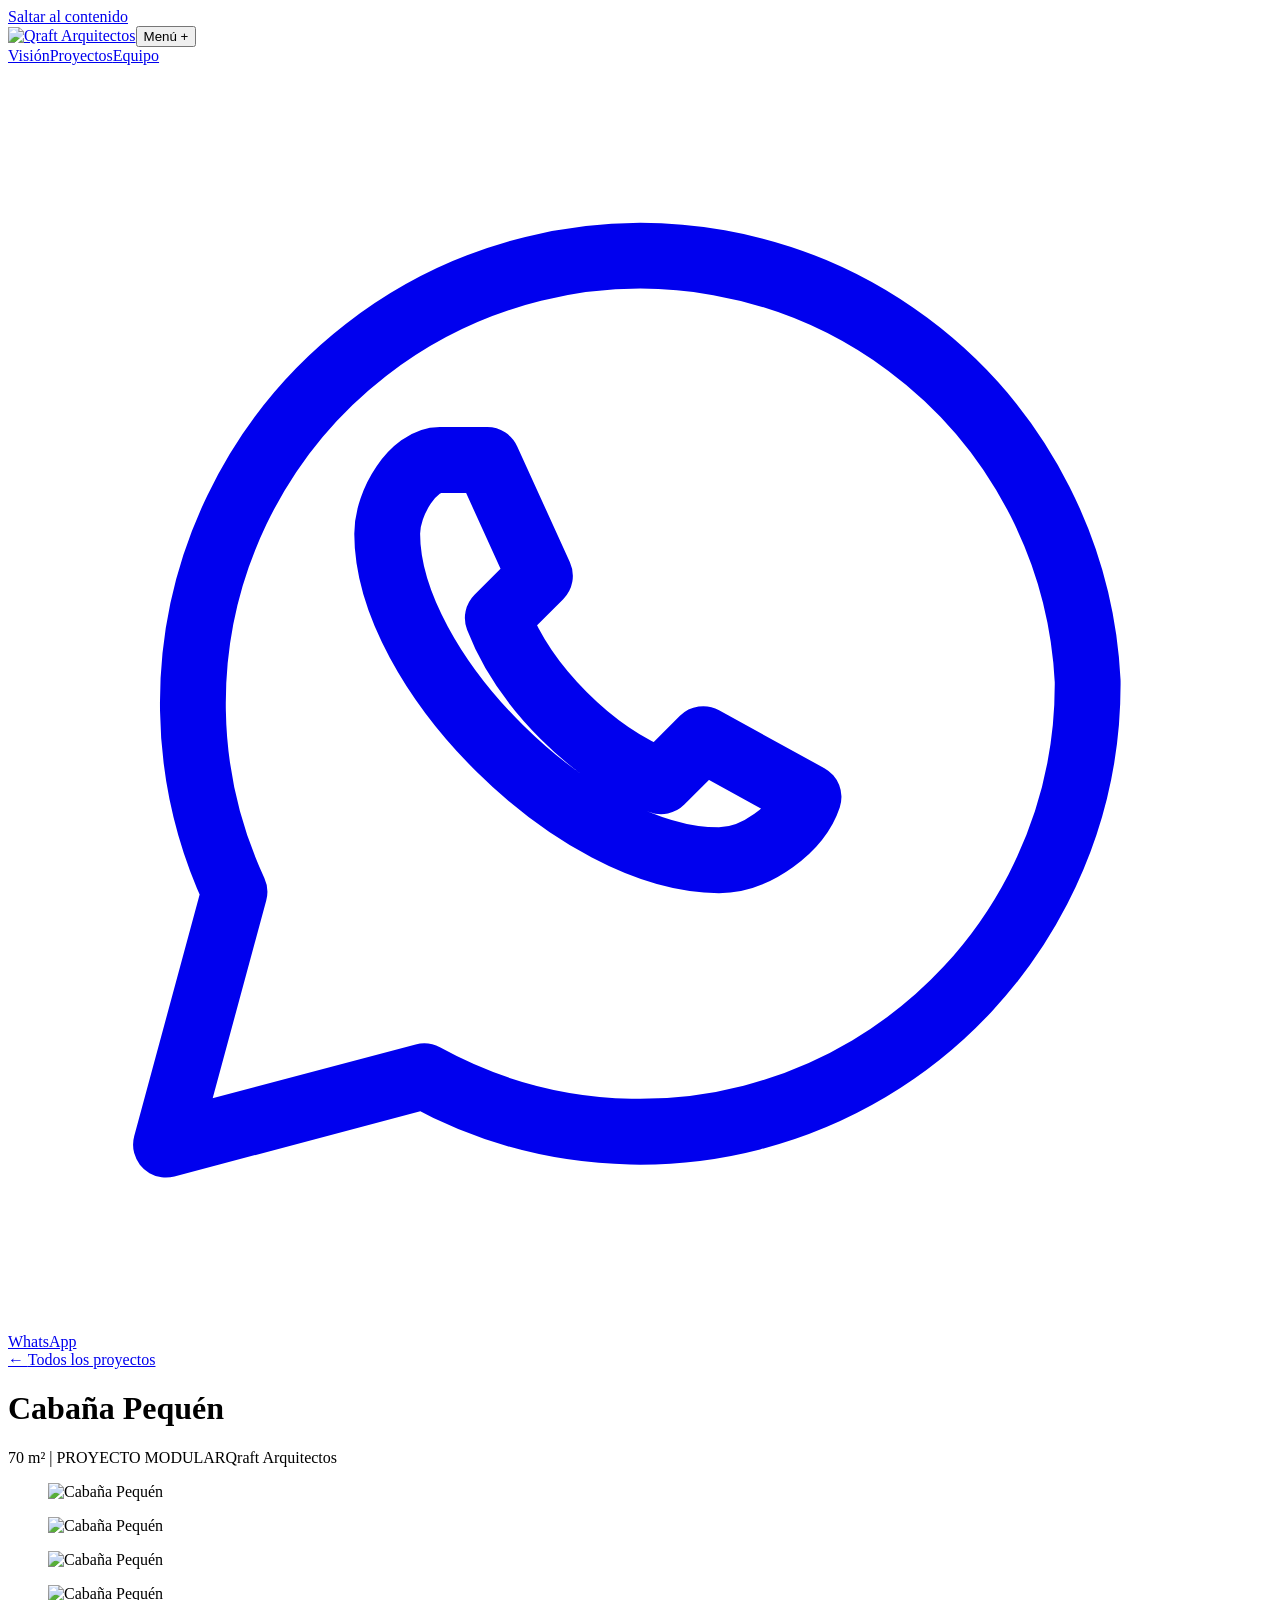
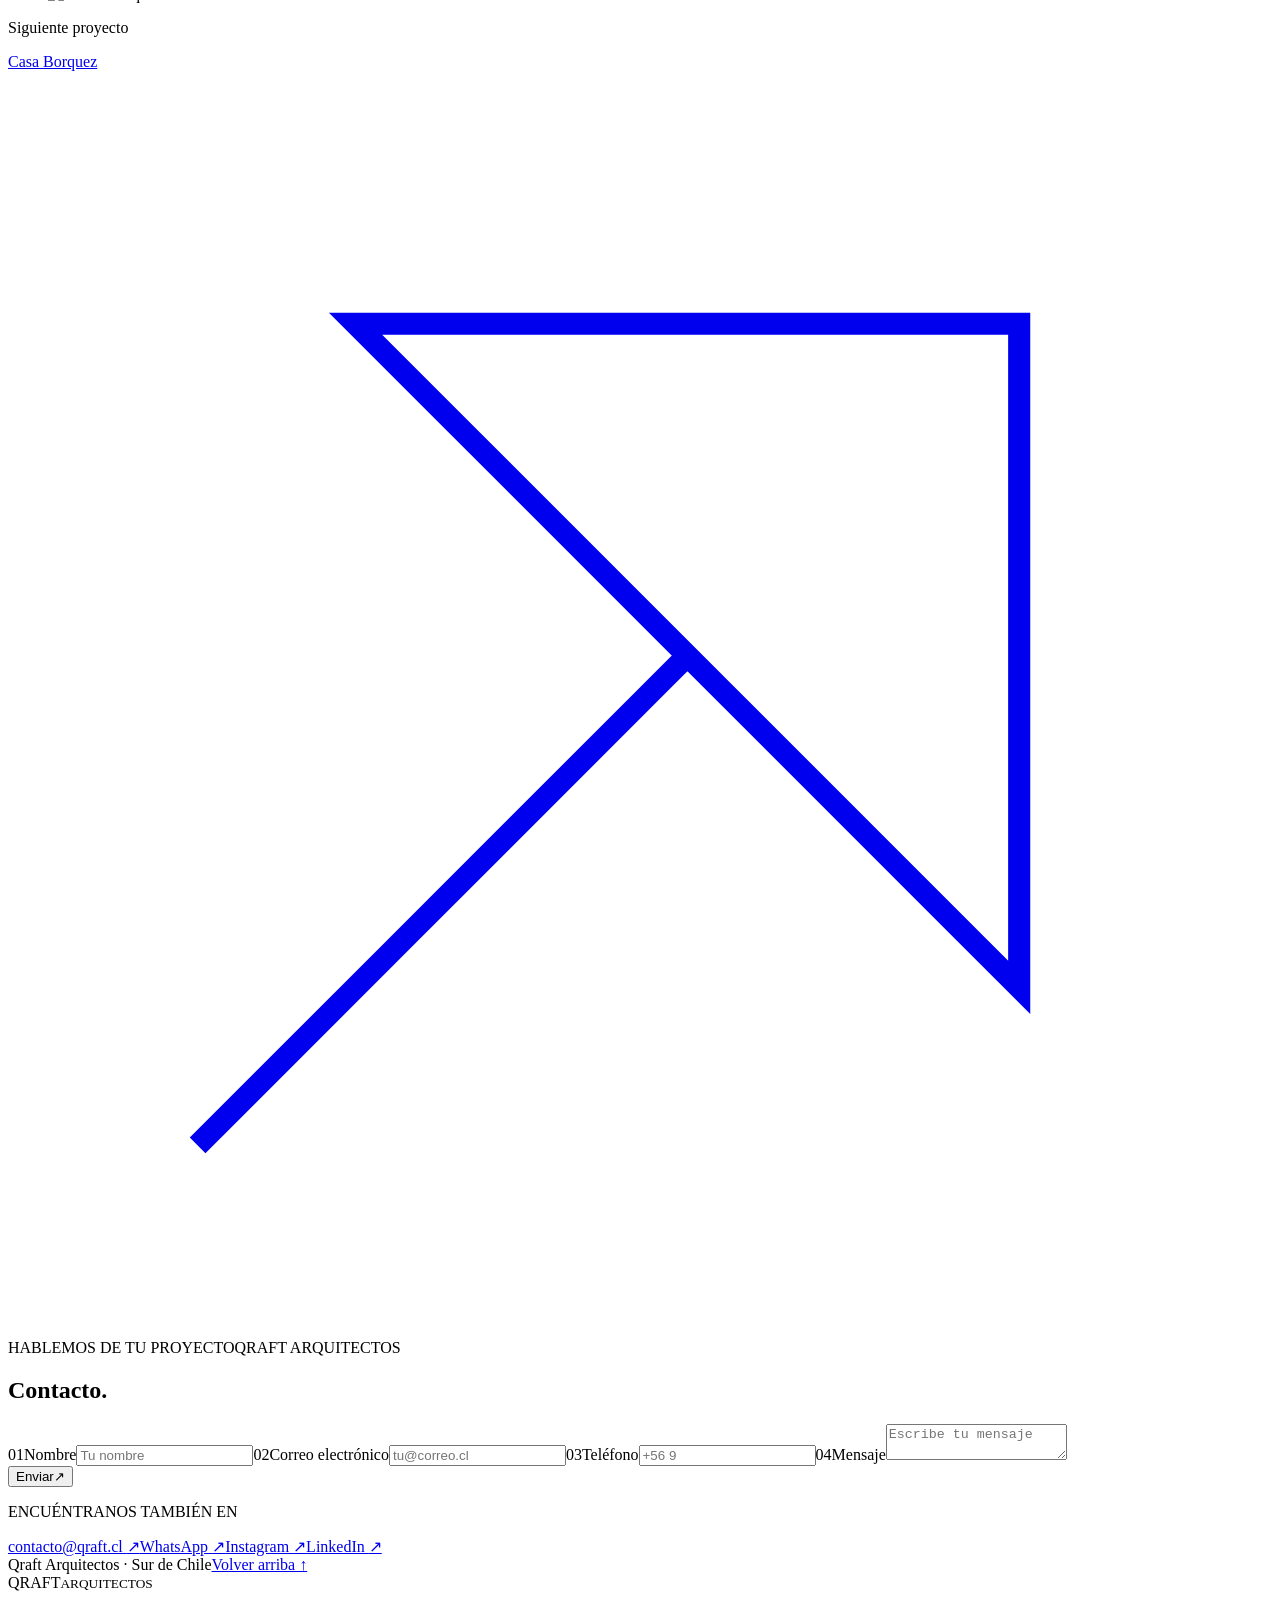
==== cabana-pequen.html @ a36032ec "Add files via upload" ====
<!doctype html><html lang="es" id="top"><head><meta charset="utf-8"><meta name="viewport" content="width=device-width,initial-scale=1"><meta name="description" content="Qraft Arquitectos. Proyectos de arquitectura en el sur de Chile."><title>Cabaña Pequén · Qraft Arquitectos</title><link rel="stylesheet" href="assets/css/base-9311d3bf59.css"><link rel="stylesheet" href="assets/css/layout-15d45d660e.css"><link rel="stylesheet" href="assets/css/contacto-383570dfff.css"><link rel="stylesheet" href="assets/css/header-0db5e87b37.css"></head><body class="project-page"><a class="skip" href="#main">Saltar al contenido</a><header class="header"><a class="brand" href="index.html" aria-label="Qraft Arquitectos · Inicio"><img src="assets/images/qraft-arquitectos-26c0fdaafe.svg" alt="Qraft Arquitectos" width="4000" height="1065"></a><button class="menu-button" type="button" aria-expanded="false" aria-controls="main-nav">Menú +</button><nav id="main-nav" aria-label="Navegación principal"><a href="index.html#vision">Visión</a><a href="index.html#proyectos">Proyectos</a><a href="index.html#equipo">Equipo</a><a class="nav-contact nav-whatsapp" href="https://wa.me/56998165445" aria-label="WhatsApp de Qraft Arquitectos"><svg viewBox="0 0 24 24" fill="none" stroke="currentColor" stroke-width="1.25" stroke-linecap="round" stroke-linejoin="round" aria-hidden="true" focusable="false"><path d="M20.5 11.7a8.5 8.5 0 0 1-12.6 7.5L3 20.5l1.3-4.8A8.5 8.5 0 1 1 20.5 11.7Z"/><path d="M8.2 7.5c-.5 0-1 .8-1 1.4 0 2.6 3.6 6.2 6.3 6.2.7 0 1.5-.6 1.7-1.2l-2-1.1-.8.8c-1.3-.5-2.6-1.8-3.1-3.1l.8-.8-1-2.2Z"/></svg><span>WhatsApp</span></a></nav></header><main id="main"><div class="project-head"><a class="back-link" href="index.html#proyectos">← <span>Todos los proyectos</span></a><h1>Cabaña Pequén</h1><div class="project-details"><span>70 m² | PROYECTO MODULAR</span><span>Qraft Arquitectos</span></div></div><div class="gallery-wrap"><div class="gallery"><figure><img src="assets/images/cabana-pequen-4f7e2556bc.jpg" alt="Cabaña Pequén" width="1920" height="1080"></figure><figure><img src="assets/images/cabana-pequen-2c7420bcb1.jpg" alt="Cabaña Pequén" loading="lazy" width="1920" height="1080"></figure><figure><img src="assets/images/cabana-pequen-8abe66591e.jpg" alt="Cabaña Pequén" loading="lazy" width="1920" height="1080"></figure><figure><img src="assets/images/cabana-pequen-4cf2c46c39.jpg" alt="Cabaña Pequén" loading="lazy" width="768" height="432"></figure></div></div><section class="next-project"><p>Siguiente proyecto</p><a href="casa-borquez.html">Casa Borquez<span aria-hidden="true"><svg viewBox="0 0 80 80" class="brand-arrow" fill="none" stroke="currentColor" stroke-width="1.4" stroke-linejoin="miter" aria-hidden="true" focusable="false"><path d="M22 16H64V58L22 16ZM43 37L12 68"/></svg></span></a></section><section class="contact" id="contacto"><div class="wrap"><div class="contact-top"><span>HABLEMOS DE TU PROYECTO</span><span>QRAFT ARQUITECTOS</span></div><div class="contact-grid"><h2>Contacto.</h2><form aria-label="Contacto"><label for="nombre"><span class="field-number" aria-hidden="true">01</span><span class="field-body">Nombre<input id="nombre" name="nombre" type="text" placeholder="Tu nombre" autocomplete="name" required></span></label><label for="email"><span class="field-number" aria-hidden="true">02</span><span class="field-body">Correo electrónico<input id="email" name="email" type="email" placeholder="tu@correo.cl" autocomplete="email" required></span></label><label for="telefono"><span class="field-number" aria-hidden="true">03</span><span class="field-body">Teléfono<input id="telefono" name="telefono" type="tel" placeholder="+56 9" autocomplete="tel"></span></label><label for="mensaje"><span class="field-number" aria-hidden="true">04</span><span class="field-body">Mensaje<textarea id="mensaje" name="mensaje" placeholder="Escribe tu mensaje" required></textarea></span></label><div class="action"><span class="send-rule" aria-hidden="true"></span><button type="submit"><span>Enviar</span><span aria-hidden="true">↗</span></button></div><p class="form-status" role="status"></p></form><aside class="contact-aside"><p class="aside-label">ENCUÉNTRANOS TAMBIÉN EN</p><nav class="channels" aria-label="Canales de contacto"><a href="mailto:contacto@qraft.cl">contacto@qraft.cl <span aria-hidden="true">↗</span></a><a href="https://wa.me/56998165445">WhatsApp <span aria-hidden="true">↗</span></a><a href="https://instagram.com/qraft_arquitectos/">Instagram <span aria-hidden="true">↗</span></a><a href="https://linkedin.com/in/qraftarquitectos/">LinkedIn <span aria-hidden="true">↗</span></a></nav></aside></div></div></section></main><footer class="footer"><div class="footer-line"><span>Qraft Arquitectos · Sur de Chile</span><a href="#top">Volver arriba ↑</a></div><div class="footer-word" aria-hidden="true">QRAFT<small>ARQUITECTOS</small></div></footer><script src="assets/js/sitio-3deddc04bc.js"></script><script src="assets/js/header-da12762636.js"></script></body></html>
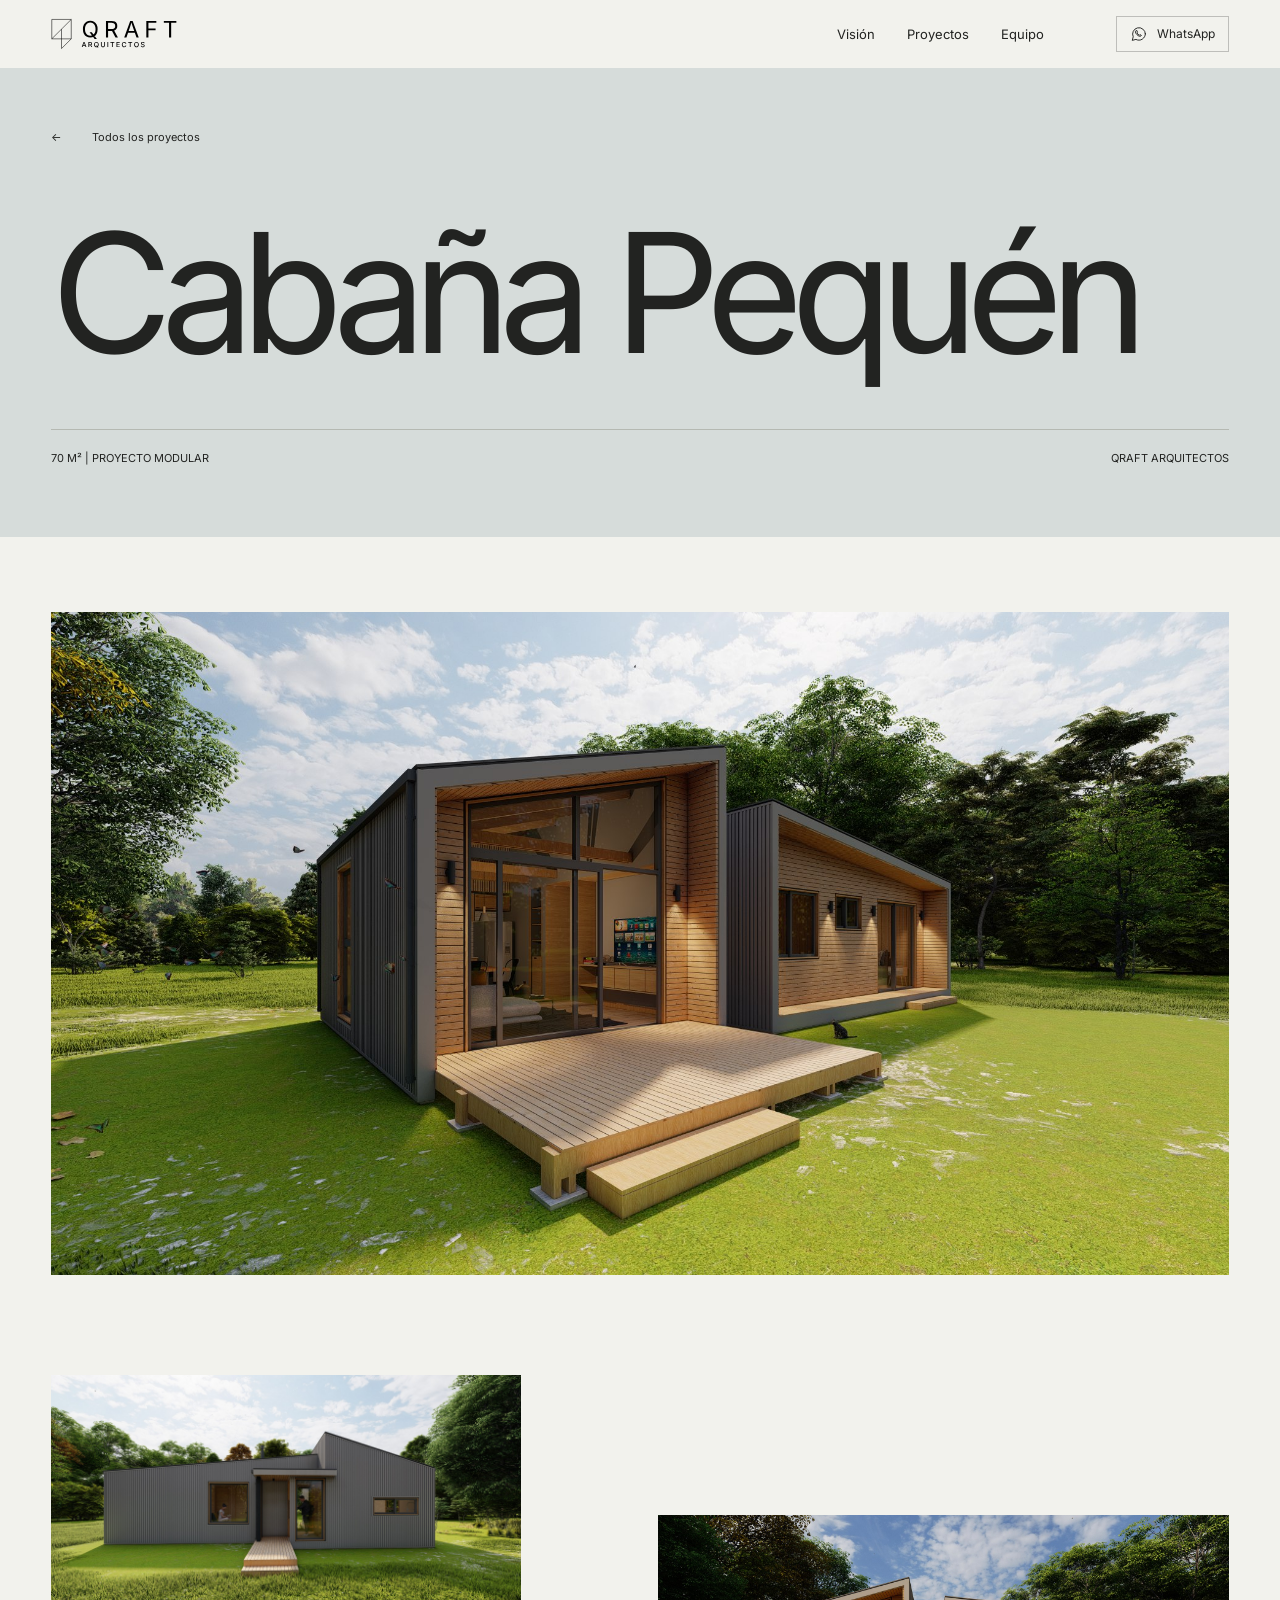
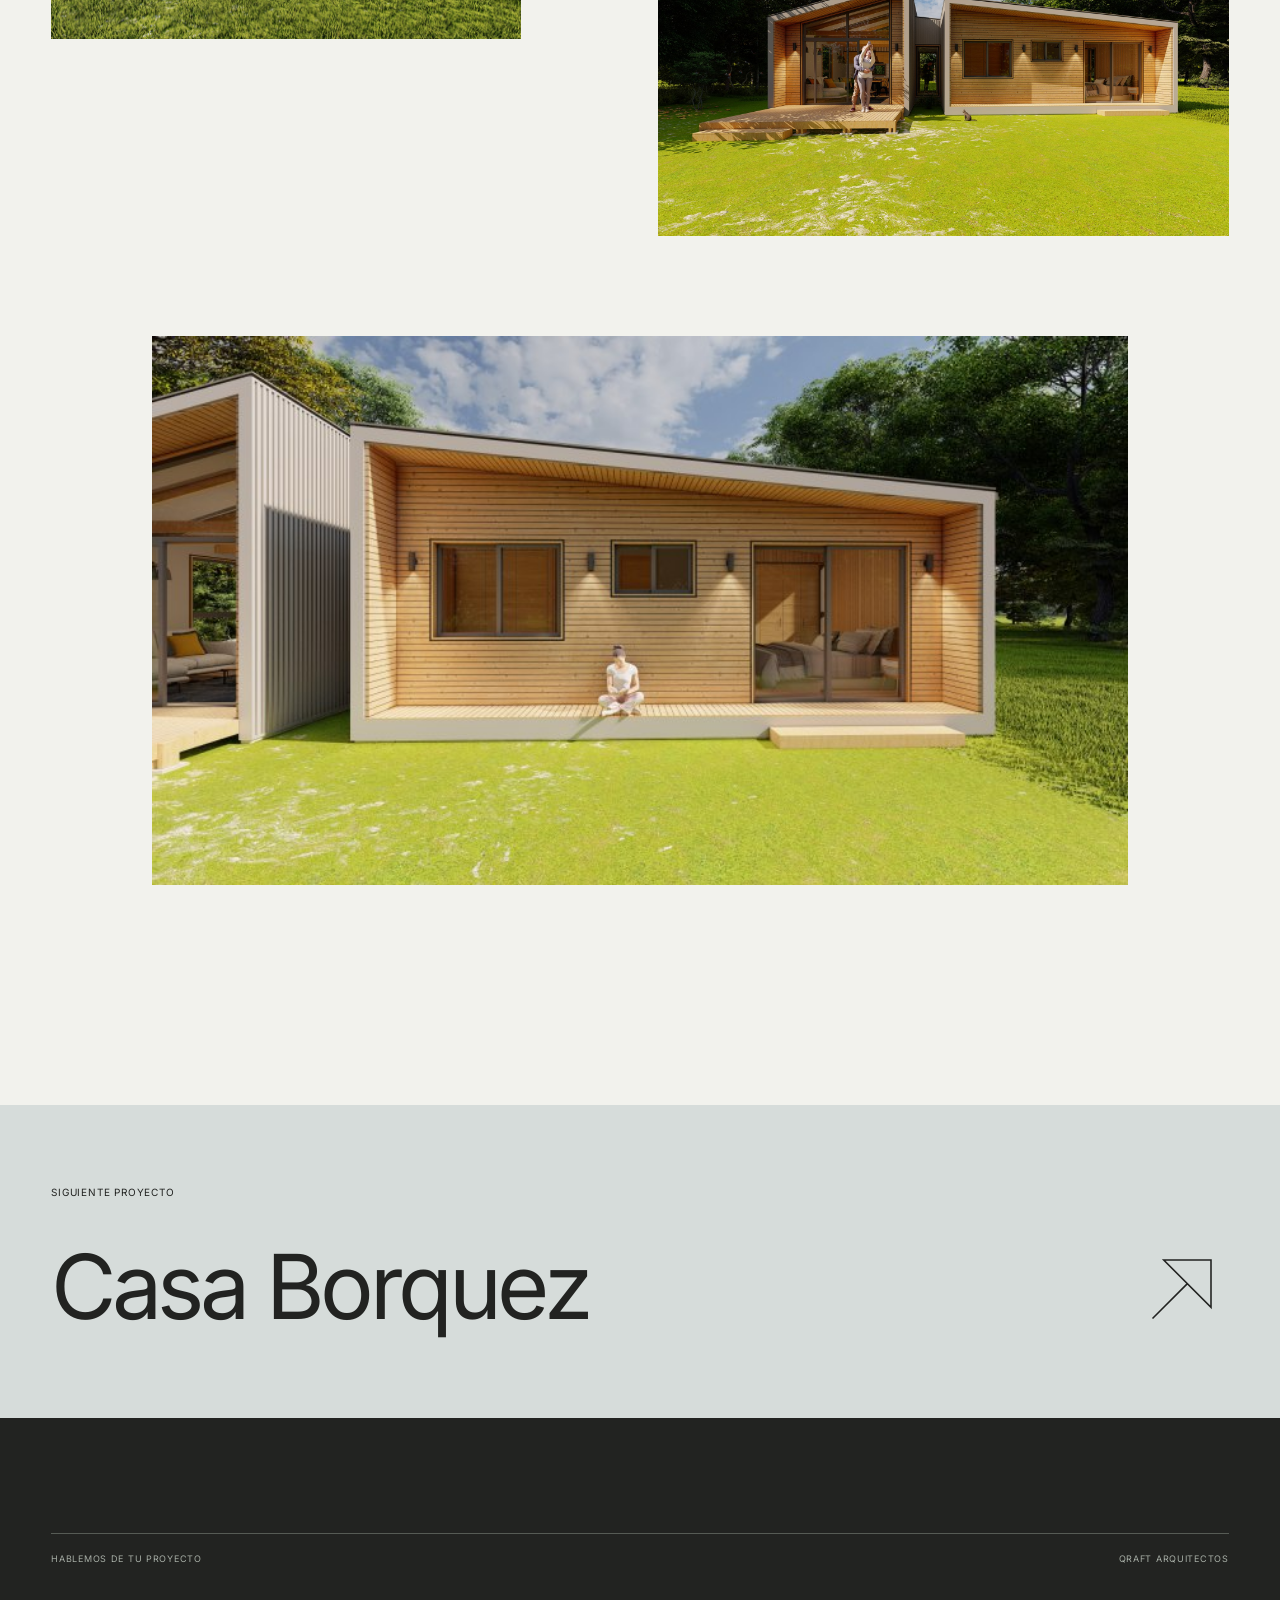
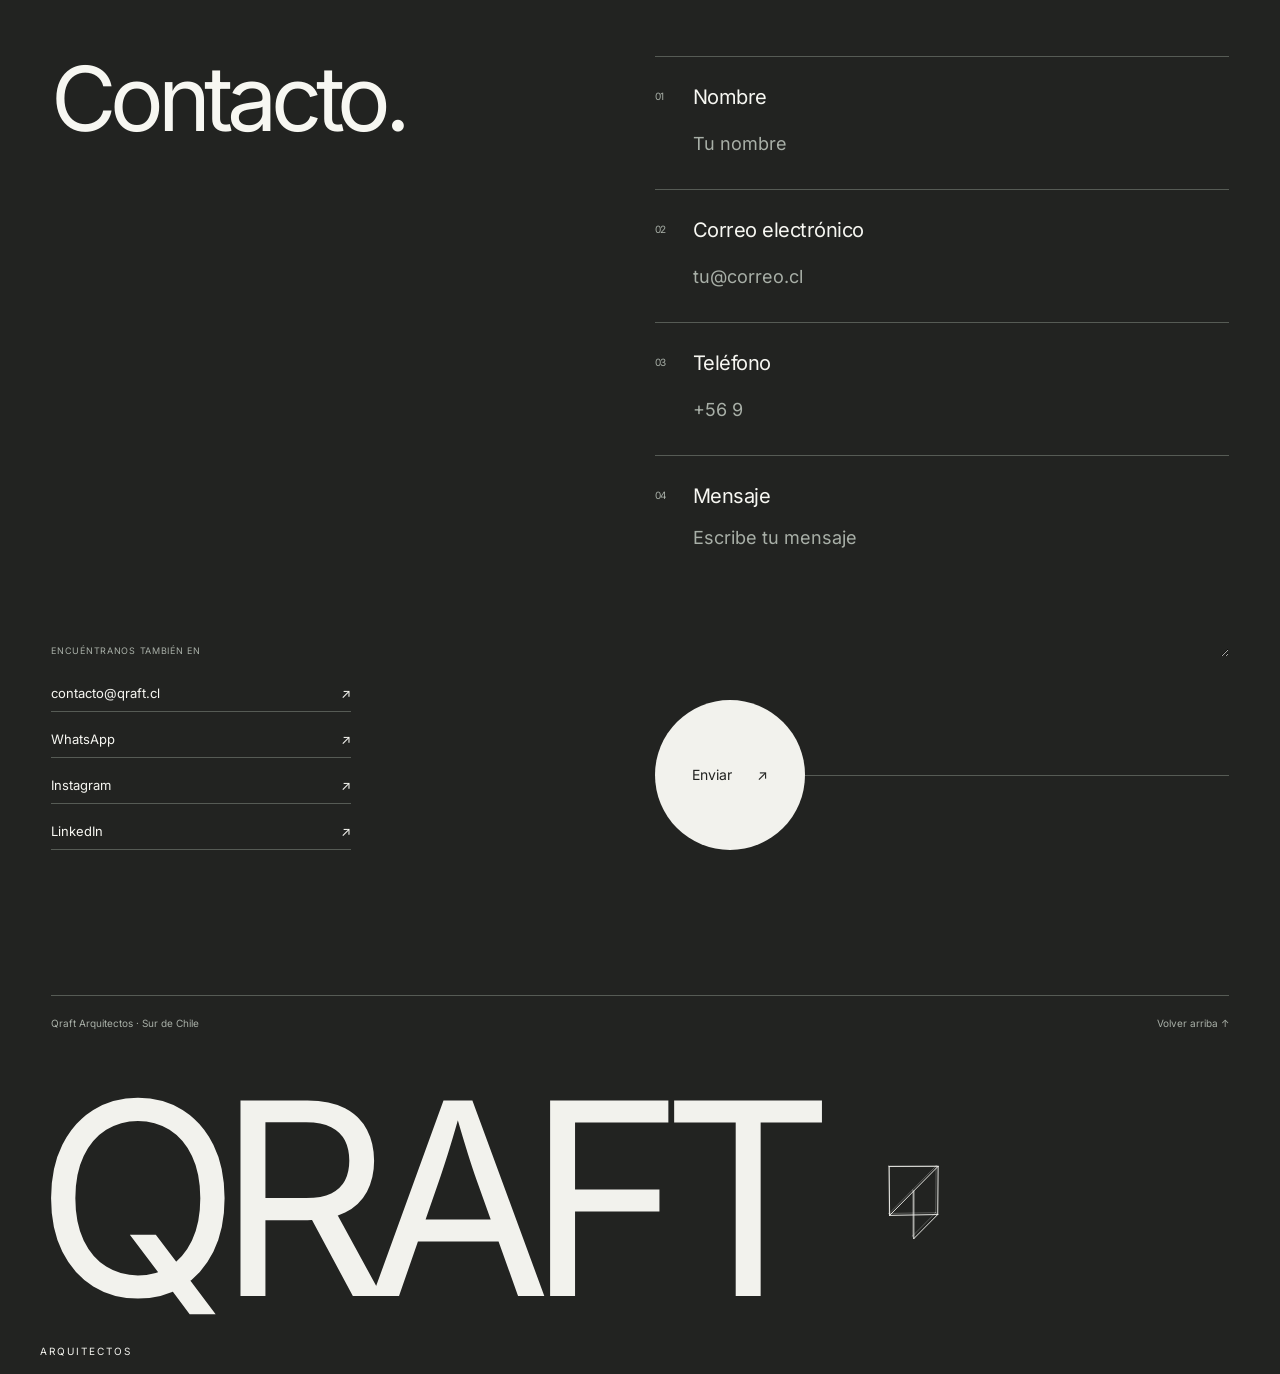
==== commit ac49c3ff: "Actualiza Qraft a la versión 34 con cierre animado Incluye los ajustes de portada, proyectos, contac" ====
--- a/cabana-pequen.html
+++ b/cabana-pequen.html
@@ -1 +1,41 @@
-<!doctype html><html lang="es" id="top"><head><meta charset="utf-8"><meta name="viewport" content="width=device-width,initial-scale=1"><meta name="description" content="Qraft Arquitectos. Proyectos de arquitectura en el sur de Chile."><title>Cabaña Pequén · Qraft Arquitectos</title><link rel="stylesheet" href="assets/css/base-9311d3bf59.css"><link rel="stylesheet" href="assets/css/layout-15d45d660e.css"><link rel="stylesheet" href="assets/css/contacto-383570dfff.css"><link rel="stylesheet" href="assets/css/header-0db5e87b37.css"></head><body class="project-page"><a class="skip" href="#main">Saltar al contenido</a><header class="header"><a class="brand" href="index.html" aria-label="Qraft Arquitectos · Inicio"><img src="assets/images/qraft-arquitectos-26c0fdaafe.svg" alt="Qraft Arquitectos" width="4000" height="1065"></a><button class="menu-button" type="button" aria-expanded="false" aria-controls="main-nav">Menú +</button><nav id="main-nav" aria-label="Navegación principal"><a href="index.html#vision">Visión</a><a href="index.html#proyectos">Proyectos</a><a href="index.html#equipo">Equipo</a><a class="nav-contact nav-whatsapp" href="https://wa.me/56998165445" aria-label="WhatsApp de Qraft Arquitectos"><svg viewBox="0 0 24 24" fill="none" stroke="currentColor" stroke-width="1.25" stroke-linecap="round" stroke-linejoin="round" aria-hidden="true" focusable="false"><path d="M20.5 11.7a8.5 8.5 0 0 1-12.6 7.5L3 20.5l1.3-4.8A8.5 8.5 0 1 1 20.5 11.7Z"/><path d="M8.2 7.5c-.5 0-1 .8-1 1.4 0 2.6 3.6 6.2 6.3 6.2.7 0 1.5-.6 1.7-1.2l-2-1.1-.8.8c-1.3-.5-2.6-1.8-3.1-3.1l.8-.8-1-2.2Z"/></svg><span>WhatsApp</span></a></nav></header><main id="main"><div class="project-head"><a class="back-link" href="index.html#proyectos">← <span>Todos los proyectos</span></a><h1>Cabaña Pequén</h1><div class="project-details"><span>70 m² | PROYECTO MODULAR</span><span>Qraft Arquitectos</span></div></div><div class="gallery-wrap"><div class="gallery"><figure><img src="assets/images/cabana-pequen-4f7e2556bc.jpg" alt="Cabaña Pequén" width="1920" height="1080"></figure><figure><img src="assets/images/cabana-pequen-2c7420bcb1.jpg" alt="Cabaña Pequén" loading="lazy" width="1920" height="1080"></figure><figure><img src="assets/images/cabana-pequen-8abe66591e.jpg" alt="Cabaña Pequén" loading="lazy" width="1920" height="1080"></figure><figure><img src="assets/images/cabana-pequen-4cf2c46c39.jpg" alt="Cabaña Pequén" loading="lazy" width="768" height="432"></figure></div></div><section class="next-project"><p>Siguiente proyecto</p><a href="casa-borquez.html">Casa Borquez<span aria-hidden="true"><svg viewBox="0 0 80 80" class="brand-arrow" fill="none" stroke="currentColor" stroke-width="1.4" stroke-linejoin="miter" aria-hidden="true" focusable="false"><path d="M22 16H64V58L22 16ZM43 37L12 68"/></svg></span></a></section><section class="contact" id="contacto"><div class="wrap"><div class="contact-top"><span>HABLEMOS DE TU PROYECTO</span><span>QRAFT ARQUITECTOS</span></div><div class="contact-grid"><h2>Contacto.</h2><form aria-label="Contacto"><label for="nombre"><span class="field-number" aria-hidden="true">01</span><span class="field-body">Nombre<input id="nombre" name="nombre" type="text" placeholder="Tu nombre" autocomplete="name" required></span></label><label for="email"><span class="field-number" aria-hidden="true">02</span><span class="field-body">Correo electrónico<input id="email" name="email" type="email" placeholder="tu@correo.cl" autocomplete="email" required></span></label><label for="telefono"><span class="field-number" aria-hidden="true">03</span><span class="field-body">Teléfono<input id="telefono" name="telefono" type="tel" placeholder="+56 9" autocomplete="tel"></span></label><label for="mensaje"><span class="field-number" aria-hidden="true">04</span><span class="field-body">Mensaje<textarea id="mensaje" name="mensaje" placeholder="Escribe tu mensaje" required></textarea></span></label><div class="action"><span class="send-rule" aria-hidden="true"></span><button type="submit"><span>Enviar</span><span aria-hidden="true">↗</span></button></div><p class="form-status" role="status"></p></form><aside class="contact-aside"><p class="aside-label">ENCUÉNTRANOS TAMBIÉN EN</p><nav class="channels" aria-label="Canales de contacto"><a href="mailto:contacto@qraft.cl">contacto@qraft.cl <span aria-hidden="true">↗</span></a><a href="https://wa.me/56998165445">WhatsApp <span aria-hidden="true">↗</span></a><a href="https://instagram.com/qraft_arquitectos/">Instagram <span aria-hidden="true">↗</span></a><a href="https://linkedin.com/in/qraftarquitectos/">LinkedIn <span aria-hidden="true">↗</span></a></nav></aside></div></div></section></main><footer class="footer"><div class="footer-line"><span>Qraft Arquitectos · Sur de Chile</span><a href="#top">Volver arriba ↑</a></div><div class="footer-word" aria-hidden="true">QRAFT<small>ARQUITECTOS</small></div></footer><script src="assets/js/sitio-3deddc04bc.js"></script><script src="assets/js/header-da12762636.js"></script></body></html>+<!doctype html><html lang="es" id="top"><head><meta charset="utf-8"><meta name="viewport" content="width=device-width,initial-scale=1"><meta name="description" content="Qraft Arquitectos. Proyectos de arquitectura en el sur de Chile."><title>Cabaña Pequén · Qraft Arquitectos</title><link rel="stylesheet" href="assets/css/base-9311d3bf59.css"><link rel="stylesheet" href="assets/css/layout-15d45d660e.css"><link rel="stylesheet" href="assets/css/contacto-383570dfff.css"><link rel="stylesheet" href="assets/css/header-0db5e87b37.css"><style>
+/* Let the contact title leave the viewport with its own section. */
+.contact h2{position:static;top:auto;align-self:start}
+</style><style>
+/* Smaller wordmark with a compact rotating companion. */
+.footer-signature{display:flex;align-items:center;gap:clamp(20px,4vw,64px);padding-top:38px}
+.footer-signature .footer-word{font-size:clamp(64px,21vw,340px);line-height:.96;padding-top:0;flex:0 1 auto;min-width:0}
+.footer-signature .footer-word small{display:block;font-size:10px;letter-spacing:.2em;line-height:1.5;margin:16px 0 0 .45em}
+.footer-mark{position:relative;display:block;flex:0 0 auto;width:clamp(72px,8vw,112px);height:clamp(72px,8vw,112px);padding:0;margin:0 0 24px;border:0;border-radius:0;background:none;color:inherit;cursor:pointer;isolation:isolate;-webkit-tap-highlight-color:transparent}
+.footer-mark .living-symbol{display:block;width:100%;height:100%;overflow:visible;stroke-width:1.1;shape-rendering:geometricPrecision}
+.footer-mark:focus-visible{outline:1px solid currentColor;outline-offset:5px}
+.footer-mark .mark-control-hint{position:absolute;right:0;bottom:0;font:10px/1 Inter,sans-serif;opacity:0;transition:opacity .2s}
+.footer-mark:hover .mark-control-hint,.footer-mark:focus-visible .mark-control-hint,.footer-mark.is-paused .mark-control-hint{opacity:.6}
+@media(max-width:800px){.footer-signature{padding-top:28px;gap:20px}.footer-signature .footer-word{font-size:22vw}.footer-signature .footer-word small{font-size:8px;margin-top:12px}.footer-mark{width:56px;height:56px;margin-bottom:20px}.footer-mark .living-symbol{stroke-width:1.6}}
+@media(prefers-reduced-motion:reduce){.footer-mark{cursor:default}.footer-mark .mark-control-hint{display:none}.footer-mark:disabled{opacity:1;color:inherit}}
+</style></head><body class="project-page"><a class="skip" href="#main">Saltar al contenido</a><header class="header"><a class="brand" href="index.html" aria-label="Qraft Arquitectos · Inicio"><img src="assets/images/qraft-arquitectos-26c0fdaafe.svg" alt="Qraft Arquitectos" width="4000" height="1065"></a><button class="menu-button" type="button" aria-expanded="false" aria-controls="main-nav">Menú +</button><nav id="main-nav" aria-label="Navegación principal"><a href="index.html#vision">Visión</a><a href="index.html#proyectos">Proyectos</a><a href="index.html#equipo">Equipo</a><a class="nav-contact nav-whatsapp" href="https://wa.me/56998165445" aria-label="WhatsApp de Qraft Arquitectos"><svg viewBox="0 0 24 24" fill="none" stroke="currentColor" stroke-width="1.25" stroke-linecap="round" stroke-linejoin="round" aria-hidden="true" focusable="false"><path d="M20.5 11.7a8.5 8.5 0 0 1-12.6 7.5L3 20.5l1.3-4.8A8.5 8.5 0 1 1 20.5 11.7Z"/><path d="M8.2 7.5c-.5 0-1 .8-1 1.4 0 2.6 3.6 6.2 6.3 6.2.7 0 1.5-.6 1.7-1.2l-2-1.1-.8.8c-1.3-.5-2.6-1.8-3.1-3.1l.8-.8-1-2.2Z"/></svg><span>WhatsApp</span></a></nav></header><main id="main"><div class="project-head"><a class="back-link" href="index.html#proyectos">← <span>Todos los proyectos</span></a><h1>Cabaña Pequén</h1><div class="project-details"><span>70 m² | PROYECTO MODULAR</span><span>Qraft Arquitectos</span></div></div><div class="gallery-wrap"><div class="gallery"><figure><img src="assets/images/cabana-pequen-4f7e2556bc.jpg" alt="Cabaña Pequén" width="1920" height="1080"></figure><figure><img src="assets/images/cabana-pequen-2c7420bcb1.jpg" alt="Cabaña Pequén" loading="lazy" width="1920" height="1080"></figure><figure><img src="assets/images/cabana-pequen-8abe66591e.jpg" alt="Cabaña Pequén" loading="lazy" width="1920" height="1080"></figure><figure><img src="assets/images/cabana-pequen-4cf2c46c39.jpg" alt="Cabaña Pequén" loading="lazy" width="768" height="432"></figure></div></div><section class="next-project"><p>Siguiente proyecto</p><a href="casa-borquez.html">Casa Borquez<span aria-hidden="true"><svg viewBox="0 0 80 80" class="brand-arrow" fill="none" stroke="currentColor" stroke-width="1.4" stroke-linejoin="miter" aria-hidden="true" focusable="false"><path d="M22 16H64V58L22 16ZM43 37L12 68"/></svg></span></a></section><section class="contact" id="contacto"><div class="wrap"><div class="contact-top"><span>HABLEMOS DE TU PROYECTO</span><span>QRAFT ARQUITECTOS</span></div><div class="contact-grid"><h2>Contacto.</h2><form aria-label="Contacto"><label for="nombre"><span class="field-number" aria-hidden="true">01</span><span class="field-body">Nombre<input id="nombre" name="nombre" type="text" placeholder="Tu nombre" autocomplete="name" required></span></label><label for="email"><span class="field-number" aria-hidden="true">02</span><span class="field-body">Correo electrónico<input id="email" name="email" type="email" placeholder="tu@correo.cl" autocomplete="email" required></span></label><label for="telefono"><span class="field-number" aria-hidden="true">03</span><span class="field-body">Teléfono<input id="telefono" name="telefono" type="tel" placeholder="+56 9" autocomplete="tel"></span></label><label for="mensaje"><span class="field-number" aria-hidden="true">04</span><span class="field-body">Mensaje<textarea id="mensaje" name="mensaje" placeholder="Escribe tu mensaje" required></textarea></span></label><div class="action"><span class="send-rule" aria-hidden="true"></span><button type="submit"><span>Enviar</span><span aria-hidden="true">↗</span></button></div><p class="form-status" role="status"></p></form><aside class="contact-aside"><p class="aside-label">ENCUÉNTRANOS TAMBIÉN EN</p><nav class="channels" aria-label="Canales de contacto"><a href="mailto:contacto@qraft.cl">contacto@qraft.cl <span aria-hidden="true">↗</span></a><a href="https://wa.me/56998165445">WhatsApp <span aria-hidden="true">↗</span></a><a href="https://instagram.com/qraft_arquitectos/">Instagram <span aria-hidden="true">↗</span></a><a href="https://linkedin.com/in/qraftarquitectos/">LinkedIn <span aria-hidden="true">↗</span></a></nav></aside></div></div></section></main><footer class="footer" id="footer"><div class="footer-line"><span>Qraft Arquitectos · Sur de Chile</span><a href="#top">Volver arriba ↑</a></div><div class="footer-signature"><div class="footer-word" aria-hidden="true">QRAFT<small>ARQUITECTOS</small></div><button class="animated-mark footer-mark" type="button" aria-label="Pausar giro del símbolo de Qraft del footer" aria-pressed="false" title="Pausar giro"><svg class="living-symbol" viewBox="-60 -60 120 120" fill="none" stroke="currentColor" stroke-width="1.1" stroke-linecap="round" stroke-linejoin="round" aria-hidden="true" focusable="false"><path d="M-28 -42L28 -42"/><path d="M28 -42L28 14"/><path d="M28 14L-28 14"/><path d="M-28 14L-28 -42"/><path d="M-28 14L28 -42"/><path d="M0 -14L0 42"/><path d="M0 42L28 14"/></svg><span class="mark-control-hint" aria-hidden="true">Ⅱ</span></button></div></footer><script src="assets/js/sitio-3deddc04bc.js"></script><script src="assets/js/header-da12762636.js"></script><script>
+(()=>{
+ document.querySelectorAll('.animated-mark').forEach(mark=>{
+ const suffix=mark.closest('footer')?' del footer':'';
+ const svg=mark.querySelector('svg'),reduced=matchMedia('(prefers-reduced-motion: reduce)');
+ const nodes=[[-28,-42],[28,-42],[28,14],[-28,14],[0,-14],[0,42]],edges=[[0,1],[1,2],[2,3],[3,0],[3,1],[4,5],[5,2]],ns='http://www.w3.org/2000/svg';
+ const front=[...svg.querySelectorAll('path')];front.forEach(p=>p.classList.remove('morph-line'));
+ function addPath(opacity){const p=document.createElementNS(ns,'path');p.setAttribute('opacity',opacity);svg.insertBefore(p,front[0]);return p}
+ const back=edges.map(()=>addPath('.28')),rails=[0,1,2,3,5].map(()=>addPath('.32'));
+ let elapsed=0,last=0,frame=0,visible=false,paused=false;
+ function project([x,y],z,angle){const c=Math.cos(angle),s=Math.sin(angle),rx=x*c+z*s,rz=-x*s+z*c,tilt=-.13,ry=y*Math.cos(tilt)-rz*Math.sin(tilt),depth=y*Math.sin(tilt)+rz*Math.cos(tilt),scale=420/(420-depth);return [rx*scale,ry*scale]}
+ function path(p,a,b){p.setAttribute('d',`M${a[0].toFixed(3)} ${a[1].toFixed(3)}L${b[0].toFixed(3)} ${b[1].toFixed(3)}`)}
+ function draw(time){const angle=time/16000*Math.PI*2;
+  if(reduced.matches){front.forEach((p,i)=>path(p,nodes[edges[i][0]],nodes[edges[i][1]]));back.concat(rails).forEach(p=>p.style.display='none');return}
+  back.concat(rails).forEach(p=>p.style.display='');const f=nodes.map(n=>project(n,7,angle)),b=nodes.map(n=>project(n,-7,angle));
+  edges.forEach(([a,z],i)=>{path(front[i],f[a],f[z]);path(back[i],b[a],b[z])});[0,1,2,3,5].forEach((n,i)=>path(rails[i],f[n],b[n]));
+ }
+ function run(now){if(!last)last=now;elapsed+=Math.min(64,now-last);last=now;draw(elapsed);frame=requestAnimationFrame(run)}
+ function update(){cancelAnimationFrame(frame);frame=0;last=0;mark.disabled=reduced.matches;
+  mark.classList.toggle('is-paused',paused);mark.setAttribute('aria-pressed',String(paused));mark.setAttribute('aria-label',reduced.matches?'Símbolo de Qraft, movimiento reducido':paused?'Reanudar giro del símbolo de Qraft'+suffix:'Pausar giro del símbolo de Qraft'+suffix);mark.title=paused?'Reanudar giro':'Pausar giro';mark.querySelector('.mark-control-hint').textContent=paused?'▷':'Ⅱ';draw(elapsed);
+  if(visible&&!paused&&!document.hidden&&!reduced.matches)frame=requestAnimationFrame(run)
+ }
+ mark.addEventListener('click',()=>{paused=!paused;update()});new IntersectionObserver(es=>{visible=es[0].isIntersecting;update()},{threshold:.1}).observe(mark);document.addEventListener('visibilitychange',update);reduced.addEventListener('change',update);update();
+ });
+})();
+</script></body></html>
--- a/assets/css/base-9311d3bf59.css
+++ b/assets/css/base-9311d3bf59.css
@@ -0,0 +1,40 @@
+@font-face{font-family:Inter;src:url(../fonts/inter-regular-1b08e7fc26.ttf);font-weight:400;font-display:swap}
+:root{--paper:#f2f2ed;--ink:#222321;--white:#f7f7f2;--stone:#d6dcda;--rule:#b5b9b2;--dark-rule:#565b55;--muted:#a8afa7;--g:clamp(22px,4vw,72px);--ease:cubic-bezier(.19,1,.22,1);--space:clamp(70px,9vw,140px)}
+*{box-sizing:border-box}html{scroll-behavior:smooth;scroll-padding-top:100px}body{margin:0;background:var(--paper);color:var(--ink);font:400 16px/1.55 Inter,Arial,sans-serif;-webkit-font-smoothing:antialiased}a{color:inherit;text-decoration:none}h1,h2,h3,p,figure{margin:0}h1,h2,h3{font-weight:400}button,input,textarea{font:inherit}button{cursor:pointer}img{display:block;width:100%;height:auto}::selection{background:var(--ink);color:var(--white)}:focus-visible{outline:2px solid currentColor;outline-offset:6px}.skip{position:fixed;top:-100px;left:15px;padding:12px;background:var(--paper);z-index:100}.skip:focus{top:10px}.wrap{padding-inline:var(--g)}.micro{font-size:10px;line-height:1.55;letter-spacing:.08em;text-transform:uppercase}.brand-arrow{display:block;width:100%;height:100%;flex:none}.eyebrow,.section-index{font-size:10px;letter-spacing:.08em;text-transform:uppercase}
+/* The masthead remains visible, like the running head of a publication. */
+.header{position:sticky;top:0;z-index:40;display:flex;align-items:center;justify-content:space-between;gap:30px;height:94px;padding:18px var(--g);background:var(--paper);border-bottom:0}.brand{display:block;width:190px}.brand img{filter:none;height:auto;max-height:55px;object-fit:contain;object-position:left center}.header nav{display:flex;align-items:center;gap:36px;font-size:12px}.header nav a{position:relative;padding:8px 0}.header nav a::before{content:'';position:absolute;bottom:2px;left:0;width:100%;height:1px;background:currentColor;transform:scaleX(0);transform-origin:right;transition:transform .35s var(--ease)}.header nav a:hover::before,.header nav a[aria-current="location"]::before{transform:scaleX(1);transform-origin:left}.header .nav-contact{margin-left:40px}.menu-button{display:none}
+/* Cover: three non-overlapping planes, held together by Qraft's diagonal. */
+.hero{position:relative;padding:35px var(--g) 65px;background:var(--paper)}.cover-grid{display:grid;grid-template-columns:repeat(12,minmax(0,1fr));column-gap:24px;position:relative}.cover-heading{display:contents}.cover-word{display:block;line-height:.85;letter-spacing:-.085em;font-size:clamp(90px,18.1vw,290px);font-weight:400}.cover-word.first{grid-column:1/11;grid-row:1;padding:15px 0 48px;margin-left:-.06em}.cover-sign{grid-column:11/13;grid-row:1;align-self:center;justify-self:end;width:clamp(60px,8vw,125px);height:clamp(60px,8vw,125px)}.cover-picture{grid-column:4/13;grid-row:2;position:relative;align-self:start;display:block;view-transition-name:none}.cover-picture img{height:auto;aspect-ratio:auto;object-fit:contain}.cover-picture .picture-open{position:absolute;right:18px;bottom:18px;display:grid;place-items:center;width:64px;height:64px;background:var(--paper);color:var(--ink);border-radius:50%;transition:transform .4s var(--ease)}.picture-open .brand-arrow{width:42px;height:42px}.cover-picture:hover .picture-open{transform:rotate(-8deg)}.cover-note{grid-column:1/4;grid-row:2;display:flex;flex-direction:column;justify-content:space-between;align-items:start;padding:8px 40px 30px 0;max-width:310px}.cover-note p{font-size:14px;line-height:1.65;margin-block:35px 30px}.editorial-link{display:inline-flex;align-items:center;gap:35px;padding-bottom:8px;border-bottom:1px solid currentColor;font-size:11px}.cover-word.last{grid-column:1/9;grid-row:3;margin-left:-.05em;padding-top:28px}.cover-caption{grid-column:9/13;grid-row:3;align-self:end;padding-bottom:20px;border-bottom:1px solid var(--rule);display:flex;flex-direction:column;gap:12px}.cover-caption .location{font-size:13px}.cover-note::after{content:'';display:block;width:85px;height:85px;border-left:1px solid var(--rule);border-bottom:1px solid var(--rule);clip-path:polygon(0 0,100% 100%,0 100%);background:linear-gradient(45deg,transparent 49.5%,var(--rule) 49.5%,var(--rule) 50.3%,transparent 50.3%)}
+.cover-ready .cover-word.first{animation:cover-type .85s var(--ease) both}.cover-ready .cover-word.last{animation:cover-type .85s .15s var(--ease) both}.cover-ready .cover-picture{animation:cover-photo 1.1s .15s var(--ease) both}.cover-ready .cover-note,.cover-ready .cover-caption{animation:cover-note .75s .35s both}.cover-ready .cover-sign path{stroke-dasharray:250;stroke-dashoffset:250;animation:signature 1.1s .2s var(--ease) forwards}
+@keyframes cover-type{from{opacity:0;transform:translateY(35px)}to{opacity:1;transform:none}}@keyframes cover-photo{from{opacity:0;transform:translateX(35px)}to{opacity:1;transform:none}}@keyframes cover-note{from{opacity:0}to{opacity:1}}@keyframes signature{to{stroke-dashoffset:0}}
+/* An essay spread: one statement, then a deliberately displaced paragraph. */
+.vision{background:var(--stone);padding:var(--space) var(--g);position:relative}.chapter-line{display:flex;justify-content:space-between;gap:20px;border-top:1px solid currentColor;padding-top:18px;margin-bottom:70px}.vision h2{font-size:clamp(48px,8.8vw,140px);line-height:1.02;letter-spacing:-.065em;max-width:13ch}.vision-essay{display:grid;grid-template-columns:repeat(12,minmax(0,1fr));gap:24px;margin-top:70px}.vision-glyph{grid-column:1/4;width:clamp(90px,15vw,220px);height:clamp(90px,15vw,220px);align-self:end;transform:rotate(90deg)}.vision-body{grid-column:6/13;font-size:clamp(20px,2.2vw,32px);line-height:1.55;letter-spacing:-.025em}.vision-body .editorial-link{margin-top:45px;letter-spacing:0}
+/* Project covers and double spreads. All photographs retain their native frame. */
+.projects{isolation:isolate;background:var(--paper)}.projects-masthead{padding:80px var(--g) 70px;display:grid;grid-template-columns:1fr auto;gap:24px;align-items:end}.projects-masthead .micro{grid-column:1/-1;display:flex;justify-content:space-between;border-top:1px solid var(--rule);padding-top:18px}.projects-masthead h2{font-size:clamp(72px,15.2vw,236px);line-height:.95;letter-spacing:-.08em;margin-left:-.04em}.projects-masthead p{font-size:10px;line-height:1.7;max-width:16ch;letter-spacing:.06em;text-transform:uppercase;margin-bottom:12px}
+.work-cover{position:relative;z-index:2;min-height:min(900px,100svh);padding:65px var(--g) 55px;background:var(--ink);color:var(--white);display:flex;flex-direction:column;justify-content:space-between;gap:50px}.work-running{display:flex;justify-content:space-between;gap:20px;border-bottom:1px solid var(--dark-rule);padding-bottom:18px}.work-cover-link{display:grid;grid-template-columns:repeat(12,minmax(0,1fr));gap:30px;align-items:center}.work-cover-title{grid-column:1/5;position:relative;padding-right:20px}.work-cover-title h3{font-size:clamp(52px,6.8vw,110px);line-height:1.02;letter-spacing:-.07em;margin:0 0 34px}.work-cover-title .work-no{display:block;font-size:11px;color:var(--muted);margin-bottom:35px;letter-spacing:.08em}.work-cover-title .work-meta{font-size:11px;line-height:1.8;max-width:24ch;letter-spacing:.025em;text-transform:uppercase}.work-cover-media{grid-column:5/13;position:relative}.work-cover-media img{width:100%;height:auto;object-fit:contain;aspect-ratio:auto}.work-cover-media .work-action{position:absolute;right:18px;bottom:18px;background:var(--paper);color:var(--ink);width:64px;height:64px;border-radius:50%;display:grid;place-items:center}.work-action .brand-arrow{width:43px;height:43px}.work-bottom{display:flex;justify-content:space-between;align-items:end;font-size:10px;letter-spacing:.045em}.work-bottom .brand-arrow{width:70px;height:70px}.work-cover.blue{background:#c9d1cf;color:var(--ink)}.work-cover.blue .work-no{color:#525c56}.work-cover.blue .work-running{border-color:#8d9992}.work-cover.blue .work-cover-title{grid-column:9/13;grid-row:1}.work-cover.blue .work-cover-media{grid-column:1/9;grid-row:1}.work-cover.blue .work-cover-title h3{font-size:clamp(45px,6vw,96px)}.work-cover.industrial{background:#353c39}.work-cover.industrial .work-cover-title{grid-column:1/4}.work-cover.industrial .work-cover-media{grid-column:4/13}.work-cover.industrial h3{font-size:clamp(48px,5.8vw,90px)}
+.work-pair{position:relative;z-index:3;display:grid;grid-template-columns:repeat(12,minmax(0,1fr));gap:clamp(26px,5vw,85px);padding:110px var(--g) 130px;background:var(--paper)}.work-card{display:block;min-width:0}.work-card:first-child{grid-column:1/8}.work-card:last-child{grid-column:9/13;margin-top:220px}.work-pair.reverse .work-card:first-child{grid-column:1/6;margin-top:200px}.work-pair.reverse .work-card:last-child{grid-column:7/13;margin-top:0}.work-card-photo{position:relative}.work-card-photo img{width:100%;height:auto;aspect-ratio:auto;object-fit:contain}.work-card-caption{display:grid;grid-template-columns:22px 1fr 22px;gap:12px;border-top:1px solid var(--rule);padding-top:20px;margin-top:22px}.work-card-caption .work-no{font-size:10px;padding-top:9px}.work-card h3{font-size:clamp(26px,3.3vw,52px);line-height:1.08;letter-spacing:-.055em}.work-card .work-meta{font-size:10px;line-height:1.8;letter-spacing:.02em;margin-top:13px;text-transform:uppercase}.small-arrow{font-size:23px;line-height:1.4}.work-card:hover .small-arrow{transform:translate(3px,-3px)}.small-arrow{transition:transform .3s var(--ease)}
+@media(min-width:1000px) and (min-height:700px){.work-cover{position:sticky;top:94px;min-height:calc(100svh - 94px)}}
+.work-cover-link:hover .brand-arrow path,.work-cover-link:focus-visible .brand-arrow path,.cover-picture:hover .brand-arrow path,.cover-picture:focus-visible .brand-arrow path{stroke-dasharray:250;animation:arrow-draw .55s var(--ease)}@keyframes arrow-draw{from{stroke-dashoffset:250}to{stroke-dashoffset:0}}
+/* Faces become a composed spread, rather than another staggered gallery. */
+.team{position:relative;z-index:4;background:var(--paper);padding:var(--space) var(--g);border-top:1px solid var(--rule)}.team h2{font-size:clamp(64px,12vw,190px);line-height:.95;letter-spacing:-.075em;margin-bottom:80px}.team-spread{display:grid;grid-template-columns:repeat(12,minmax(0,1fr));gap:30px;align-items:start}.person{min-width:0}.person:first-child{grid-column:1/5}.person:last-child{grid-column:9/13;padding-top:100px}.team-statement{grid-column:5/9;grid-row:1;font-size:clamp(19px,2.4vw,36px);line-height:1.4;letter-spacing:-.04em;padding:60px 15px 0}.team-statement .micro{font-size:10px;letter-spacing:.08em;margin-top:50px;display:block}.person img{height:auto;object-fit:contain;filter:grayscale(1)}.person h3{font-size:clamp(22px,2.4vw,36px);letter-spacing:-.04em;line-height:1.2;border-top:1px solid var(--rule);padding-top:18px;margin-top:20px}.person p{font-size:9px;line-height:1.8;letter-spacing:.04em;margin-top:12px}.person p.role{margin-top:5px;color:#626b63}
+/* Contact is a two-column dialogue with a stationary title. */
+.contact{position:relative;z-index:5;background:var(--ink);color:var(--white);padding:var(--space) var(--g) 80px}.contact>.wrap{padding:0}.contact-top{display:flex;justify-content:space-between;border-top:1px solid var(--dark-rule);padding-top:18px;font-size:9px;letter-spacing:.08em;color:var(--muted);margin-bottom:90px}.contact-grid{display:grid;grid-template-columns:repeat(12,minmax(0,1fr));gap:0 30px;align-items:start}.contact h2{grid-column:1/6;grid-row:1;position:sticky;top:125px;font-size:clamp(60px,7vw,112px);line-height:.95;letter-spacing:-.07em}.contact h2>span{display:block;margin-top:65px;width:130px;height:130px}.contact h2 svg{width:100%;height:100%}.contact form{grid-column:7/13;grid-row:1/3;min-width:0}.contact label{position:relative;display:grid;grid-template-columns:38px 1fr;border-top:1px solid var(--dark-rule);padding:25px 0 28px;font-size:20px;letter-spacing:-.025em}.contact label::before{position:absolute;content:'';height:1px;left:0;right:0;top:-1px;background:var(--white);transform:scaleX(0);transform-origin:left;transition:transform .4s var(--ease)}.contact label:focus-within::before{transform:scaleX(1)}.field-number{font-size:10px;color:var(--muted);padding-top:7px;transition:color .25s}.contact label:focus-within .field-number{color:var(--white)}.field-body{min-width:0}.contact input,.contact textarea{display:block;width:100%;color:var(--white);background:none;border:0;border-radius:0;padding:12px 0 0;box-shadow:none;font:400 18px/1.6 Inter,sans-serif;height:48px}.contact input::placeholder,.contact textarea::placeholder{color:var(--muted);opacity:1}.contact input:focus-visible,.contact textarea:focus-visible{outline:1px solid var(--muted);outline-offset:6px}.contact textarea{height:145px;min-height:100px;resize:vertical}.action{position:relative;display:flex;justify-content:flex-end;align-items:center;margin-top:15px}.send-rule{height:1px;background:var(--dark-rule);position:absolute;left:0;right:0}.action button{position:relative;width:150px;height:150px;border:0;border-radius:50%;background:var(--paper);color:var(--ink);display:flex;gap:25px;align-items:center;justify-content:center;margin-right:15px;transition:transform .3s var(--ease);font-size:14px}.action button:hover{transform:rotate(-5deg)}.action button:active{transform:scale(.97)}.contact-aside{grid-column:1/6;grid-row:2;align-self:end;padding-top:80px;max-width:300px}.aside-label{font-size:9px;letter-spacing:.08em;color:var(--muted);margin-bottom:25px}.channels{display:flex;flex-direction:column;gap:17px;font-size:13px}.channels a{display:flex;justify-content:space-between;gap:20px;padding-bottom:8px;border-bottom:1px solid var(--dark-rule)}.channels a span{transition:transform .3s}.channels a:hover span{transform:translate(3px,-3px)}.form-status{font-size:12px;color:var(--muted);line-height:1.6;margin-top:20px}.form-status:empty{display:none}
+.footer{position:relative;z-index:5;background:var(--ink);color:var(--paper);padding:65px var(--g) 15px}.footer-line{display:flex;justify-content:space-between;gap:25px;border-top:1px solid var(--dark-rule);padding-top:20px;font-size:10px;color:var(--muted)}.footer-word{font-size:25vw;line-height:1.1;letter-spacing:-.09em;margin-left:-.06em;white-space:nowrap;padding-top:30px}.footer-word small{font-size:10px;letter-spacing:.08em;vertical-align:top;display:inline-block;margin:5vw 0 0 1.5vw}
+/* Project pages use a cover and complete, carefully spaced photographic spreads. */
+.project-head{padding:55px var(--g) 70px;background:var(--stone);position:relative}.back-link{font-size:11px;display:inline-flex;gap:30px;margin-bottom:65px}.project-head h1{font-size:clamp(65px,13vw,210px);line-height:.98;letter-spacing:-.075em;max-width:12ch;margin-bottom:55px}.project-details{display:flex;justify-content:space-between;gap:25px;border-top:1px solid var(--rule);padding-top:20px;font-size:11px;text-transform:uppercase}.gallery-wrap{padding:75px var(--g) 120px}.gallery{display:grid;grid-template-columns:repeat(12,minmax(0,1fr));gap:100px 35px;padding-bottom:100px}.gallery figure{grid-column:span 6;min-width:0}.gallery figure:first-child{grid-column:1/-1}.gallery figure:nth-child(3n+2){grid-column:1/span 5}.gallery figure:nth-child(3n+3){grid-column:7/span 6;margin-top:140px}.gallery figure:nth-child(3n+4){grid-column:2/span 10}.gallery img{height:auto;aspect-ratio:auto;object-fit:contain}.gallery figcaption{font-size:10px;margin-top:15px;line-height:1.7;color:#626b63}.gallery-wrap h2{border-top:1px solid var(--rule);padding-top:18px;font-size:11px;text-transform:uppercase;letter-spacing:.08em;margin-bottom:35px}.gallery .real-photograph img{filter:brightness(1.04)}.next-project{padding:80px var(--g);background:var(--stone)}.next-project p{font-size:10px;letter-spacing:.08em;text-transform:uppercase}.next-project a{display:flex;justify-content:space-between;align-items:center;font-size:clamp(35px,7vw,110px);line-height:1.15;letter-spacing:-.05em;margin-top:35px;gap:30px}.next-project span{width:90px;height:90px;flex:none}.next-project svg{width:100%;height:100%}
+@view-transition{navigation:auto}::view-transition-old(root){animation:page-out .3s ease both}::view-transition-new(root){animation:page-in .65s var(--ease) both}::view-transition-group(*){animation-duration:.75s;animation-timing-function:var(--ease)}@keyframes page-out{to{opacity:0}}@keyframes page-in{from{opacity:0;transform:translateY(14px)}to{opacity:1;transform:none}}
+.menu-scrim{display:none}
+@media(max-width:800px){
+ html{scroll-padding-top:90px}.header{height:80px;padding-block:15px}.brand{width:145px}.header .menu-button{display:block;background:none;border:0;padding:12px 0;color:var(--ink);font-size:12px;min-width:60px;text-align:right}.header nav{position:fixed;inset:80px 0 auto;max-height:calc(100dvh - 80px);overflow:auto;display:flex;flex-direction:column;gap:0;align-items:stretch;padding:25px var(--g) 40px;background:var(--ink);color:var(--paper);visibility:hidden;opacity:0;transform:translateY(-12px);transition:opacity .25s,transform .4s var(--ease),visibility .3s}.header.is-open nav{visibility:visible;opacity:1;transform:none}.header nav a{font-size:30px;border-top:1px solid var(--dark-rule);padding:20px 0}.header .nav-contact{margin:0;border-bottom:1px solid var(--dark-rule)}.header nav a::before{display:none}.menu-scrim{display:block;position:fixed;inset:80px 0 0;border:0;background:#0005;z-index:35;visibility:hidden;opacity:0;transition:opacity .25s,visibility .25s}.menu-open .menu-scrim{visibility:visible;opacity:1}.menu-open{overflow:hidden}
+ .hero{padding-top:30px;padding-bottom:45px}.cover-grid{grid-template-columns:repeat(6,minmax(0,1fr));gap:0 12px}.cover-word{font-size:24vw;line-height:.93}.cover-word.first{grid-column:1/7;grid-row:1;padding:5px 0 30px}.cover-sign{display:none}.cover-picture{grid-column:1/7;grid-row:2}.cover-picture .picture-open{width:43px;height:43px;right:10px;bottom:10px}.picture-open .brand-arrow{width:30px;height:30px}.cover-word.last{grid-column:1/7;grid-row:3;padding-top:20px}.cover-note{grid-column:1/5;grid-row:4;max-width:none;padding:35px 15px 0 0}.cover-note p{font-size:12px;margin:14px 0 22px;line-height:1.7}.cover-note .micro{font-size:8px}.cover-note::after{display:none}.cover-caption{grid-column:5/7;grid-row:4;margin-top:37px;padding-bottom:18px;align-self:start;gap:10px}.cover-caption .micro{font-size:8px}.cover-caption .location{font-size:10px;line-height:1.7}.editorial-link{font-size:10px;gap:20px}.vision{padding:65px var(--g)}.chapter-line{margin-bottom:45px;font-size:9px}.vision h2{font-size:clamp(44px,12vw,82px);max-width:13ch}.vision-essay{grid-template-columns:repeat(6,minmax(0,1fr));gap:20px;margin-top:40px}.vision-glyph{grid-column:1/2;width:45px;height:45px;align-self:start;margin-top:8px}.vision-body{grid-column:2/7;font-size:18px;line-height:1.65}.vision-body .editorial-link{margin-top:28px}
+ .projects-masthead{padding:55px var(--g) 35px;grid-template-columns:1fr}.projects-masthead h2{font-size:19vw;line-height:1}.projects-masthead p{max-width:none;font-size:9px;margin:0}.projects-masthead .micro{font-size:8px}.work-cover{padding:30px var(--g) 28px;min-height:0;gap:30px;position:relative;top:auto}.work-running{font-size:8px;padding-bottom:14px}.work-cover-link{grid-template-columns:repeat(6,minmax(0,1fr));gap:25px 12px}.work-cover-title,.work-cover.blue .work-cover-title,.work-cover.industrial .work-cover-title{grid-column:1/7;grid-row:1;display:grid;grid-template-columns:1fr auto;gap:8px 18px;padding:0}.work-cover-title .work-no{font-size:8px;grid-column:1/-1;margin:0 0 8px}.work-cover-title h3,.work-cover.blue .work-cover-title h3,.work-cover.industrial .work-cover-title h3{font-size:clamp(48px,14vw,80px);margin:0;grid-column:1;letter-spacing:-.06em;max-width:9ch}.work-cover-title .work-meta{grid-column:2;font-size:8px;max-width:13ch;align-self:end;padding-bottom:4px}.work-cover-media,.work-cover.blue .work-cover-media,.work-cover.industrial .work-cover-media{grid-column:1/7;grid-row:2}.work-cover-media .work-action{width:44px;height:44px;bottom:10px;right:10px}.work-action .brand-arrow{width:30px;height:30px}.work-bottom{font-size:8px}.work-bottom .brand-arrow{width:37px;height:37px}.work-pair,.work-pair.reverse{grid-template-columns:repeat(6,minmax(0,1fr));gap:45px 12px;padding:55px var(--g) 65px}.work-pair .work-card:first-child,.work-pair.reverse .work-card:first-child{grid-column:1/7;margin:0}.work-pair .work-card:last-child,.work-pair.reverse .work-card:last-child{grid-column:2/7;margin:0}.work-card-caption{grid-template-columns:15px 1fr 20px;gap:8px;margin-top:17px;padding-top:16px}.work-card-caption .work-no{font-size:8px;padding-top:4px}.work-card h3{font-size:30px}.work-card .work-meta{font-size:9px;margin-top:9px}.small-arrow{font-size:19px}
+ .team{padding:65px var(--g)}.team h2{font-size:19vw;margin-bottom:45px}.team-spread{grid-template-columns:repeat(6,minmax(0,1fr));gap:32px 18px}.team-statement{grid-column:1/7;grid-row:1;padding:0 0 15px;font-size:25px;max-width:21ch}.team-statement .micro{margin-top:20px;font-size:8px}.person:first-child{grid-column:1/6;grid-row:2}.person:last-child{grid-column:2/7;grid-row:3;padding:0}.person h3{font-size:26px}.person p{font-size:9px}
+ .contact{padding:65px var(--g) 55px}.contact-top{font-size:8px;gap:20px;margin-bottom:45px}.contact-grid{grid-template-columns:1fr;gap:0}.contact h2{grid-column:1;grid-row:1;position:static;font-size:18vw;display:flex;align-items:center;justify-content:space-between;gap:18px;margin-bottom:45px}.contact h2>span{margin:0;width:52px;height:52px;flex:none}.contact form{grid-column:1;grid-row:2}.contact label{grid-template-columns:32px 1fr;font-size:19px;padding-block:22px}.contact input,.contact textarea{font-size:17px}.action button{width:116px;height:116px;margin-right:10px;font-size:13px;gap:18px}.contact-aside{grid-column:1;grid-row:3;padding-top:65px;max-width:none}.channels{flex-direction:row;flex-wrap:wrap;gap:17px 25px}.channels a{font-size:12px;gap:18px}.channels a:first-child{width:100%}.footer{padding:35px var(--g) 20px}.footer-line{font-size:8px}.footer-word{font-size:25vw;padding-top:30px}.footer-word small{display:block;font-size:8px;margin:5px 0 0 3px;line-height:1.6}
+ .project-head{padding:30px var(--g) 40px}.back-link{margin-bottom:45px}.project-head h1{font-size:18vw;max-width:13ch;margin-bottom:35px}.project-details{font-size:9px;flex-direction:column;gap:10px}.gallery-wrap{padding:35px var(--g) 60px}.gallery{grid-template-columns:1fr;gap:40px;padding-bottom:55px}.gallery figure:nth-child(n){grid-column:1;margin:0}.gallery figure:nth-child(2n){width:88%;justify-self:end}.gallery figcaption{font-size:9px}.next-project{padding:45px var(--g)}.next-project a{font-size:12vw;gap:15px}.next-project span{width:60px;height:60px}
+ ::view-transition-group(*){animation-duration:.3s}
+}
+@media(prefers-reduced-motion:reduce){html{scroll-behavior:auto}*,*::before,*::after{animation:none!important;transition:none!important}.cover-ready .cover-sign path{stroke-dashoffset:0}.work-cover{position:relative;top:auto}::view-transition-group(*),::view-transition-old(*),::view-transition-new(*){animation:none!important}}
+.team h1{font-size:clamp(64px,12vw,190px);line-height:.95;letter-spacing:-.075em;margin-bottom:80px}.work-cover::before{content:'';position:absolute;left:0;top:0;width:clamp(30px,4vw,64px);height:clamp(30px,4vw,64px);background:var(--paper);clip-path:polygon(0 0,100% 0,0 100%);pointer-events:none}.vision::after{content:'';position:absolute;right:0;bottom:0;width:clamp(40px,8vw,130px);height:clamp(40px,8vw,130px);background:var(--paper);clip-path:polygon(100% 0,100% 100%,0 100%);pointer-events:none}@media(max-width:800px){.team h1{font-size:19vw}.work-cover::before{width:22px;height:22px}}@media(max-width:800px){.work-running,.work-bottom,.work-cover-title .work-no{font-size:9px}.work-cover-title .work-meta{font-size:10px;max-width:13ch}.cover-note .micro,.cover-caption .micro,.chapter-line,.contact-top,.aside-label{font-size:9px}}
+/* Exact flat color sampled from the supplied reference. */
+.team{background:#cad1cf}
+.editorial-home .contact{--preceding-surface:#cad1cf}
--- a/assets/css/layout-15d45d660e.css
+++ b/assets/css/layout-15d45d660e.css
@@ -0,0 +1,14 @@
+
+/* Compact masthead, plain navigation and form action alignment. */
+:root{--header-size:68px}
+html{scroll-padding-top:calc(var(--header-size) + 16px)}
+.header{height:var(--header-size);padding-block:12px}
+.brand{width:128px}.brand img{max-height:36px}
+.header nav{font-size:13px;gap:32px}
+.header nav a::before{display:none;content:none}
+.header nav a{transition:opacity .2s;text-decoration:none;border-bottom:0}
+.header nav a:hover{opacity:.6}
+.contact h2{top:calc(var(--header-size) + 24px)}
+.contact .action{width:100%;justify-content:flex-end}
+.contact .action button{margin:0 0 0 auto;flex:0 0 auto}
+@media(max-width:800px){:root{--header-size:60px}.brand{width:112px}.header{padding-block:10px}.header nav{inset:var(--header-size) 0 auto;max-height:calc(100dvh - var(--header-size))}.menu-scrim{inset:var(--header-size) 0 0}.contact h2{top:auto}}
--- a/assets/css/contacto-383570dfff.css
+++ b/assets/css/contacto-383570dfff.css
@@ -0,0 +1,9 @@
+
+/* Quiet direct contact, with no directional arrow. */
+.header nav .nav-whatsapp{display:inline-flex;align-items:center;justify-content:center;gap:9px;padding:8px 13px;border:1px solid var(--rule);font-size:12px;line-height:1.3;transition:background .2s,border-color .2s}
+.header nav .nav-whatsapp svg{width:18px;height:18px;flex:none}
+.header nav .nav-whatsapp:hover{opacity:1;background:#22232108;border-color:var(--ink)}
+.contact .action{justify-content:flex-start}
+.contact .action button{margin:0 auto 0 0}
+.contact h2{display:block}
+@media(max-width:800px){.header nav .nav-whatsapp{align-self:flex-start;font-size:14px;padding:11px 15px;margin:18px 0 0;border-color:var(--dark-rule)}.header nav .nav-whatsapp:hover{background:#f2f2ed0d;border-color:var(--paper)}}
--- a/assets/css/header-0db5e87b37.css
+++ b/assets/css/header-0db5e87b37.css
@@ -0,0 +1,11 @@
+
+/* Direction-aware running head, colored by the visible page surface. */
+.header{--header-surface:var(--paper);--header-ink:var(--ink);--header-rule:var(--rule);--header-logo-filter:none;background:var(--header-surface);color:var(--header-ink);transition:transform .3s cubic-bezier(.22,.61,.36,1),background-color .22s,color .22s;will-change:transform}
+.header.is-scroll-hidden{transform:translateY(calc(-100% - 1px));pointer-events:none}
+.header.is-open,.header:focus-within{transform:translateY(0);pointer-events:auto}
+.header .brand img{filter:var(--header-logo-filter)}
+.header .menu-button{color:inherit}
+.header nav .nav-whatsapp{border-color:var(--header-rule)}
+.header nav .nav-whatsapp:hover{background:var(--header-hover,#22232108);border-color:currentColor}
+@media(max-width:800px){.header.is-open{background:var(--paper);color:var(--ink)}.header.is-open .brand img{filter:none}.header nav .nav-whatsapp{border-color:var(--dark-rule)}.header nav .nav-whatsapp:hover{background:#f2f2ed0d;border-color:var(--paper)}}
+@media(prefers-reduced-motion:reduce){.header{transition:none;will-change:auto}}
